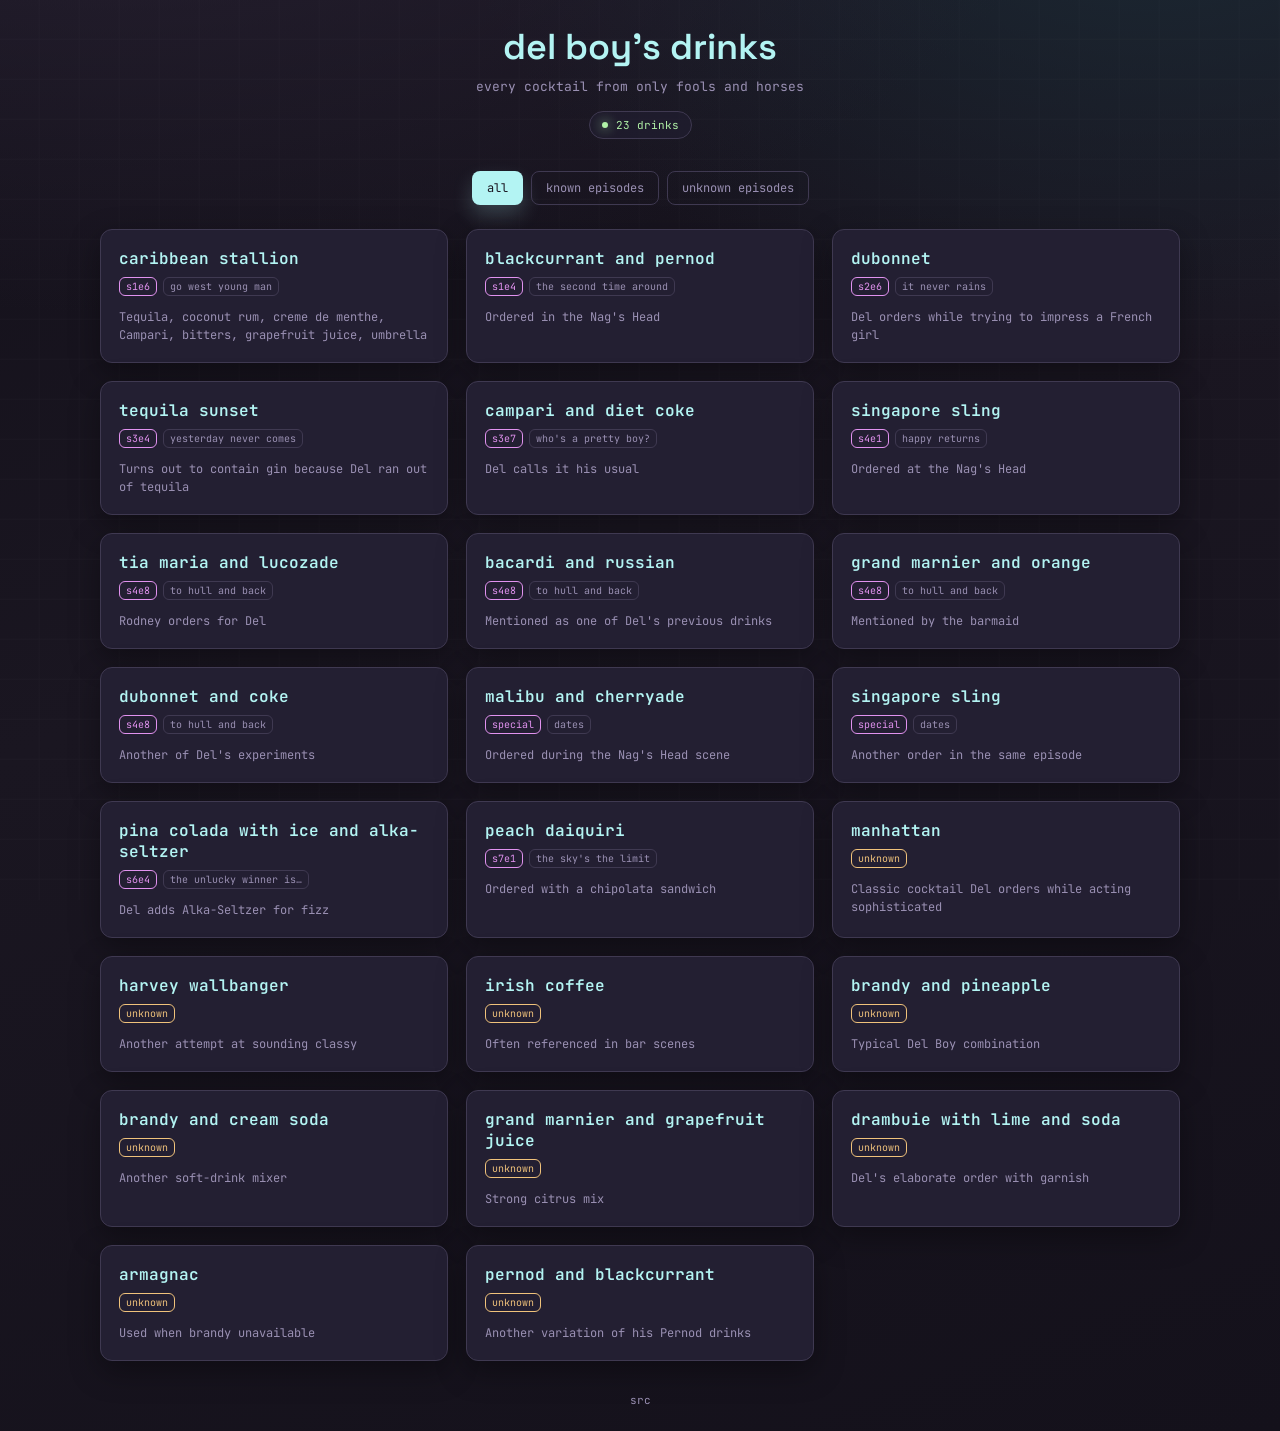
==== index.html @ efc520c2 "initial commit: del boy's drinks site" ====
<!DOCTYPE html>
<html lang="en">
<head>
  <meta charset="UTF-8">
  <meta name="viewport" content="width=device-width, initial-scale=1.0">
  <meta name="theme-color" content="#1a1621">
  <title>del boy's drinks</title>
  <link rel="icon" href="data:image/svg+xml;utf8,<svg xmlns='http://www.w3.org/2000/svg' width='256' height='256' viewBox='0 0 256 256'><rect width='256' height='256' fill='%231a1621'/><text x='128' y='155' text-anchor='middle' font-family='JetBrains%20Mono,monospace' font-size='96' font-weight='600' fill='%23b3f4f3'>🍸</text></svg>">
  <link rel="preconnect" href="https://fonts.googleapis.com">
  <link rel="preconnect" href="https://fonts.gstatic.com" crossorigin>
  <link href="https://fonts.googleapis.com/css2?family=JetBrains+Mono:wght@400;600&family=Space+Grotesk:wght@400;600&display=swap" rel="stylesheet">
  <link rel="stylesheet" href="style.css">
</head>
<body>
  <div class="shell">
    <header class="hero">
      <h1>del boy's drinks</h1>
      <p class="subtitle">every cocktail from only fools and horses</p>
      <div class="hero-tag">
        <span class="dot"></span>
        <span id="drink-count">23 drinks</span>
      </div>
    </header>

    <div class="filters">
      <button class="filter-btn active" data-filter="all">all</button>
      <button class="filter-btn" data-filter="known">known episodes</button>
      <button class="filter-btn" data-filter="unknown">unknown episodes</button>
    </div>

    <div id="drinks-grid"></div>

    <footer class="footer">
      <a href="https://github.com/deanyo/dellboy" target="_blank">src</a>
    </footer>
  </div>

  <script src="app.js"></script>
</body>
</html>
---- style.css ----
:root {
  --bg-0: #14111b;
  --bg-1: #1a1621;
  --bg-2: #231f32;
  --bg-3: #2a2540;
  --ink: #eee9fc;
  --muted: #9a90b3;
  --line: #3f3951;
  --accent: #b3f4f3;
  --accent-2: #e192ef;
  --accent-3: #b1f2a7;
  --warn: #f0c27b;
  --danger: #e965a5;
  --shadow: rgba(0, 0, 0, 0.35);
}

* {
  margin: 0;
  padding: 0;
  box-sizing: border-box;
}

body {
  font-family: "JetBrains Mono", "SF Mono", Consolas, monospace;
  background: radial-gradient(1000px 600px at 10% -20%, #2b2436, transparent),
    radial-gradient(700px 500px at 90% -10%, #1c2a35, transparent),
    linear-gradient(160deg, var(--bg-0), var(--bg-1) 40%, var(--bg-0));
  color: var(--ink);
  min-height: 100vh;
  padding: 24px;
}

body::before {
  content: "";
  position: fixed;
  inset: 0;
  background-image:
    linear-gradient(transparent 95%, rgba(255, 255, 255, 0.03)),
    linear-gradient(90deg, transparent 95%, rgba(255, 255, 255, 0.02));
  background-size: 40px 40px;
  pointer-events: none;
  opacity: 0.4;
  mix-blend-mode: screen;
}

.shell {
  max-width: 1080px;
  margin: 0 auto;
  position: relative;
  z-index: 1;
}

.hero {
  text-align: center;
  margin-bottom: 32px;
}

.hero h1 {
  font-family: "Space Grotesk", "JetBrains Mono", sans-serif;
  font-size: 36px;
  font-weight: 600;
  color: var(--accent);
  text-transform: lowercase;
  margin-bottom: 8px;
}

.subtitle {
  font-size: 13px;
  color: var(--muted);
  text-transform: lowercase;
  margin-bottom: 16px;
}

.hero-tag {
  display: inline-flex;
  align-items: center;
  gap: 8px;
  padding: 6px 12px;
  border-radius: 999px;
  border: 1px solid var(--line);
  color: var(--accent-3);
  font-size: 11px;
  text-transform: lowercase;
  background: rgba(34, 31, 50, 0.6);
}

.hero-tag .dot {
  width: 6px;
  height: 6px;
  border-radius: 50%;
  background: currentColor;
  box-shadow: 0 0 12px currentColor;
  animation: pulse 2s infinite;
}

@keyframes pulse {
  0%, 100% { opacity: 1; }
  50% { opacity: 0.7; }
}

.filters {
  display: flex;
  gap: 8px;
  justify-content: center;
  margin-bottom: 24px;
  flex-wrap: wrap;
}

.filter-btn {
  background: transparent;
  border: 1px solid var(--line);
  color: var(--muted);
  padding: 8px 14px;
  border-radius: 8px;
  font-size: 12px;
  font-family: inherit;
  cursor: pointer;
  text-transform: lowercase;
  transition: all 0.15s;
}

.filter-btn:hover {
  border-color: var(--accent);
  color: var(--accent);
}

.filter-btn.active {
  background: var(--accent);
  color: var(--bg-1);
  border-color: transparent;
  box-shadow: 0 10px 20px rgba(179, 244, 243, 0.2);
}

#drinks-grid {
  display: grid;
  grid-template-columns: repeat(auto-fill, minmax(320px, 1fr));
  gap: 18px;
  margin-bottom: 32px;
}

.drink-card {
  background: var(--bg-2);
  border: 1px solid var(--line);
  border-radius: 12px;
  padding: 18px;
  box-shadow: 0 10px 30px var(--shadow);
  animation: rise 0.6s ease both;
  transition: border-color 0.15s, transform 0.15s;
}

.drink-card:hover {
  border-color: var(--accent);
  transform: translateY(-2px);
}

@keyframes rise {
  from { opacity: 0; transform: translateY(10px); }
  to { opacity: 1; transform: translateY(0); }
}

.drink-name {
  font-size: 16px;
  font-weight: 600;
  color: var(--accent);
  margin-bottom: 8px;
  text-transform: lowercase;
}

.drink-meta {
  display: flex;
  gap: 6px;
  margin-bottom: 12px;
  flex-wrap: wrap;
}

.badge {
  padding: 2px 6px;
  border-radius: 6px;
  border: 1px solid var(--line);
  font-size: 10px;
  color: var(--muted);
  text-transform: lowercase;
}

.badge.season {
  color: var(--accent-2);
  border-color: var(--accent-2);
}

.badge.unknown {
  color: var(--warn);
  border-color: var(--warn);
}

.drink-notes {
  font-size: 12px;
  color: var(--muted);
  line-height: 1.5;
}

.footer {
  margin-top: 24px;
  text-align: center;
  font-size: 11px;
  color: var(--muted);
}

.footer a {
  color: var(--muted);
  text-decoration: none;
  transition: color 0.15s;
}

.footer a:hover {
  color: var(--accent);
}

@media (max-width: 640px) {
  body {
    padding: 16px;
  }

  .hero h1 {
    font-size: 28px;
  }

  #drinks-grid {
    grid-template-columns: 1fr;
  }
}
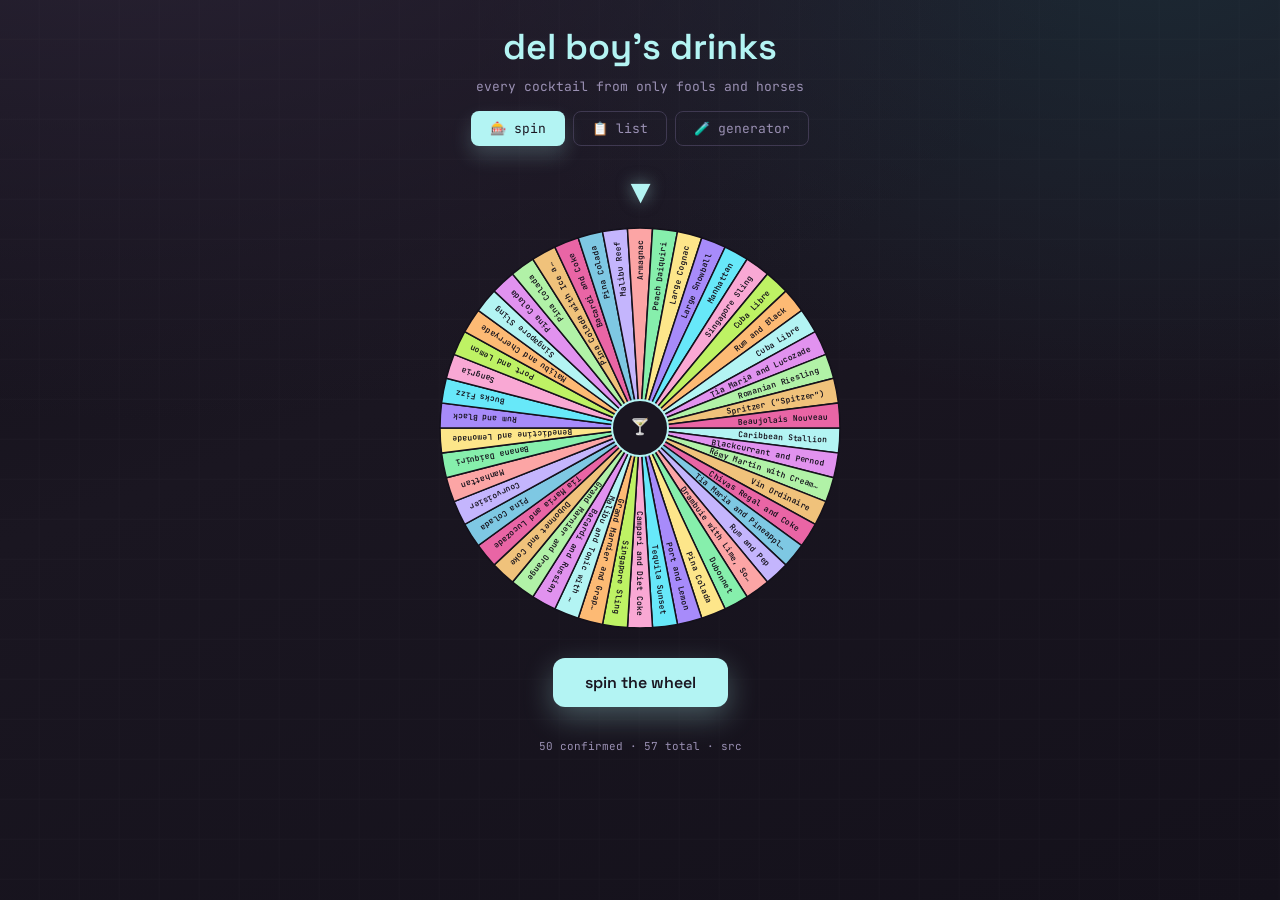
==== commit 12bf6f84: "Add Del Boy drink generator Pattern-based generator using 5 drink formulas extracted from scripts: 1" ====
--- a/index.html
+++ b/index.html
@@ -16,22 +16,28 @@
     <header class="hero">
       <h1>del boy's drinks</h1>
       <p class="subtitle">every cocktail from only fools and horses</p>
-      <div class="hero-tag">
-        <span class="dot"></span>
-        <span id="drink-count">23 drinks</span>
-      </div>
+      <nav class="nav-tabs">
+        <a href="index.html" class="nav-btn active">🎰 spin</a>
+        <a href="list.html" class="nav-btn">📋 list</a>
+        <a href="generator.html" class="nav-btn">🧪 generator</a>
+      </nav>
     </header>
 
-    <div class="filters">
-      <button class="filter-btn active" data-filter="all">all</button>
-      <button class="filter-btn" data-filter="known">known episodes</button>
-      <button class="filter-btn" data-filter="unknown">unknown episodes</button>
+    <div class="wheel-container">
+      <div class="wheel-pointer">▼</div>
+      <canvas id="wheel" width="420" height="420"></canvas>
+      <button id="spin-btn" class="spin-button">spin the wheel</button>
     </div>
 
-    <div id="drinks-grid"></div>
+    <div id="result" class="result hidden">
+      <div class="result-drink" id="result-drink"></div>
+      <div class="result-meta" id="result-meta"></div>
+      <div class="result-notes" id="result-notes"></div>
+      <div class="result-quote" id="result-quote"></div>
+    </div>
 
     <footer class="footer">
-      <a href="https://github.com/deanyo/dellboy" target="_blank">src</a>
+      <span id="drink-count"></span> · <a href="https://github.com/deanyo/dellboy" target="_blank">src</a>
     </footer>
   </div>
 
--- a/style.css
+++ b/style.css
@@ -14,11 +14,7 @@
   --shadow: rgba(0, 0, 0, 0.35);
 }
 
-* {
-  margin: 0;
-  padding: 0;
-  box-sizing: border-box;
-}
+* { margin: 0; padding: 0; box-sizing: border-box; }
 
 body {
   font-family: "JetBrains Mono", "SF Mono", Consolas, monospace;
@@ -43,188 +39,209 @@
   mix-blend-mode: screen;
 }
 
-.shell {
-  max-width: 1080px;
-  margin: 0 auto;
-  position: relative;
-  z-index: 1;
-}
-
-.hero {
-  text-align: center;
-  margin-bottom: 32px;
-}
+.shell { max-width: 1080px; margin: 0 auto; position: relative; z-index: 1; }
+
+.hero { text-align: center; margin-bottom: 32px; }
 
 .hero h1 {
   font-family: "Space Grotesk", "JetBrains Mono", sans-serif;
-  font-size: 36px;
-  font-weight: 600;
-  color: var(--accent);
-  text-transform: lowercase;
-  margin-bottom: 8px;
+  font-size: 36px; font-weight: 600; color: var(--accent);
+  text-transform: lowercase; margin-bottom: 8px;
 }
 
 .subtitle {
-  font-size: 13px;
-  color: var(--muted);
-  text-transform: lowercase;
-  margin-bottom: 16px;
+  font-size: 13px; color: var(--muted);
+  text-transform: lowercase; margin-bottom: 16px;
+}
+
+.nav-tabs {
+  display: flex; gap: 8px; justify-content: center; margin-bottom: 16px;
+}
+
+.nav-btn {
+  background: transparent; border: 1px solid var(--line);
+  color: var(--muted); padding: 8px 18px; border-radius: 8px;
+  font-size: 13px; font-family: inherit; cursor: pointer;
+  text-transform: lowercase; text-decoration: none; transition: all 0.15s;
+}
+
+.nav-btn:hover { border-color: var(--accent); color: var(--accent); }
+
+.nav-btn.active {
+  background: var(--accent); color: var(--bg-1);
+  border-color: transparent; box-shadow: 0 10px 20px rgba(179, 244, 243, 0.2);
 }
 
 .hero-tag {
-  display: inline-flex;
-  align-items: center;
-  gap: 8px;
-  padding: 6px 12px;
-  border-radius: 999px;
-  border: 1px solid var(--line);
-  color: var(--accent-3);
-  font-size: 11px;
-  text-transform: lowercase;
+  display: inline-flex; align-items: center; gap: 8px;
+  padding: 6px 12px; border-radius: 999px; border: 1px solid var(--line);
+  color: var(--accent-3); font-size: 11px; text-transform: lowercase;
   background: rgba(34, 31, 50, 0.6);
 }
 
 .hero-tag .dot {
-  width: 6px;
-  height: 6px;
-  border-radius: 50%;
-  background: currentColor;
-  box-shadow: 0 0 12px currentColor;
+  width: 6px; height: 6px; border-radius: 50%;
+  background: currentColor; box-shadow: 0 0 12px currentColor;
   animation: pulse 2s infinite;
 }
 
-@keyframes pulse {
-  0%, 100% { opacity: 1; }
-  50% { opacity: 0.7; }
-}
-
+@keyframes pulse { 0%, 100% { opacity: 1; } 50% { opacity: 0.7; } }
+
+/* Wheel */
+.wheel-container {
+  display: flex; flex-direction: column; align-items: center;
+  gap: 20px; margin-bottom: 32px; position: relative;
+}
+
+.wheel-pointer {
+  font-size: 32px; color: var(--accent); z-index: 2;
+  filter: drop-shadow(0 0 8px rgba(179, 244, 243, 0.5));
+  line-height: 1; margin-bottom: -12px;
+}
+
+#wheel { max-width: 100%; height: auto; }
+
+.spin-button {
+  background: var(--accent); color: var(--bg-1); border: none;
+  padding: 14px 32px; border-radius: 12px; font-size: 16px;
+  font-family: "Space Grotesk", sans-serif; font-weight: 600;
+  cursor: pointer; text-transform: lowercase;
+  box-shadow: 0 10px 30px rgba(179, 244, 243, 0.3);
+  transition: all 0.15s;
+}
+
+.spin-button:hover { transform: translateY(-2px); box-shadow: 0 14px 40px rgba(179, 244, 243, 0.4); }
+.spin-button:disabled { opacity: 0.5; cursor: not-allowed; transform: none; }
+
+.result {
+  text-align: center; padding: 28px; border-radius: 16px;
+  background: var(--bg-2); border: 1px solid var(--accent);
+  box-shadow: 0 0 40px rgba(179, 244, 243, 0.1);
+  margin-bottom: 32px; animation: rise 0.4s ease;
+}
+
+.result.hidden { display: none; }
+
+.result-drink {
+  font-family: "Space Grotesk", sans-serif;
+  font-size: 28px; font-weight: 600; color: var(--accent);
+  text-transform: lowercase; margin-bottom: 8px;
+}
+
+.result-meta {
+  display: flex; gap: 8px; justify-content: center;
+  flex-wrap: wrap; margin-bottom: 12px;
+}
+
+.result-notes { font-size: 13px; color: var(--muted); line-height: 1.6; margin-bottom: 8px; }
+
+.result-quote {
+  font-size: 11px; color: var(--accent-2);
+  font-style: italic; margin-top: 8px;
+}
+
+/* List page */
 .filters {
-  display: flex;
-  gap: 8px;
-  justify-content: center;
-  margin-bottom: 24px;
-  flex-wrap: wrap;
+  display: flex; gap: 8px; justify-content: center;
+  margin-bottom: 24px; flex-wrap: wrap;
 }
 
 .filter-btn {
-  background: transparent;
-  border: 1px solid var(--line);
-  color: var(--muted);
-  padding: 8px 14px;
-  border-radius: 8px;
-  font-size: 12px;
-  font-family: inherit;
-  cursor: pointer;
-  text-transform: lowercase;
-  transition: all 0.15s;
-}
-
-.filter-btn:hover {
-  border-color: var(--accent);
-  color: var(--accent);
-}
+  background: transparent; border: 1px solid var(--line);
+  color: var(--muted); padding: 8px 14px; border-radius: 8px;
+  font-size: 12px; font-family: inherit; cursor: pointer;
+  text-transform: lowercase; transition: all 0.15s;
+}
+
+.filter-btn:hover { border-color: var(--accent); color: var(--accent); }
 
 .filter-btn.active {
-  background: var(--accent);
-  color: var(--bg-1);
-  border-color: transparent;
-  box-shadow: 0 10px 20px rgba(179, 244, 243, 0.2);
+  background: var(--accent); color: var(--bg-1);
+  border-color: transparent; box-shadow: 0 10px 20px rgba(179, 244, 243, 0.2);
 }
 
 #drinks-grid {
-  display: grid;
-  grid-template-columns: repeat(auto-fill, minmax(320px, 1fr));
-  gap: 18px;
-  margin-bottom: 32px;
+  display: grid; grid-template-columns: repeat(auto-fill, minmax(320px, 1fr));
+  gap: 18px; margin-bottom: 32px;
 }
 
 .drink-card {
-  background: var(--bg-2);
-  border: 1px solid var(--line);
-  border-radius: 12px;
-  padding: 18px;
+  background: var(--bg-2); border: 1px solid var(--line);
+  border-radius: 12px; padding: 18px;
   box-shadow: 0 10px 30px var(--shadow);
-  animation: rise 0.6s ease both;
-  transition: border-color 0.15s, transform 0.15s;
-}
-
-.drink-card:hover {
-  border-color: var(--accent);
-  transform: translateY(-2px);
-}
-
-@keyframes rise {
-  from { opacity: 0; transform: translateY(10px); }
-  to { opacity: 1; transform: translateY(0); }
-}
+  animation: rise 0.6s ease both; transition: border-color 0.15s, transform 0.15s;
+}
+
+.drink-card:hover { border-color: var(--accent); transform: translateY(-2px); }
+
+@keyframes rise { from { opacity: 0; transform: translateY(10px); } to { opacity: 1; transform: translateY(0); } }
 
 .drink-name {
-  font-size: 16px;
-  font-weight: 600;
-  color: var(--accent);
-  margin-bottom: 8px;
-  text-transform: lowercase;
-}
-
-.drink-meta {
-  display: flex;
-  gap: 6px;
-  margin-bottom: 12px;
-  flex-wrap: wrap;
-}
+  font-size: 16px; font-weight: 600; color: var(--accent);
+  margin-bottom: 8px; text-transform: lowercase;
+}
+
+.drink-meta { display: flex; gap: 6px; margin-bottom: 12px; flex-wrap: wrap; }
 
 .badge {
-  padding: 2px 6px;
-  border-radius: 6px;
-  border: 1px solid var(--line);
-  font-size: 10px;
-  color: var(--muted);
-  text-transform: lowercase;
-}
-
-.badge.season {
-  color: var(--accent-2);
-  border-color: var(--accent-2);
-}
-
-.badge.unknown {
-  color: var(--warn);
-  border-color: var(--warn);
-}
-
-.drink-notes {
-  font-size: 12px;
-  color: var(--muted);
-  line-height: 1.5;
-}
-
-.footer {
-  margin-top: 24px;
-  text-align: center;
-  font-size: 11px;
-  color: var(--muted);
-}
-
-.footer a {
-  color: var(--muted);
-  text-decoration: none;
-  transition: color 0.15s;
-}
-
-.footer a:hover {
-  color: var(--accent);
+  padding: 2px 6px; border-radius: 6px; border: 1px solid var(--line);
+  font-size: 10px; color: var(--muted); text-transform: lowercase;
+}
+
+.badge.season { color: var(--accent-2); border-color: var(--accent-2); }
+
+.badge.unconfirmed { color: var(--warn); border-color: var(--warn); }
+
+.drink-card.community { opacity: 0.7; border-style: dashed; }
+.drink-card.community:hover { opacity: 1; }
+
+.drink-notes { font-size: 12px; color: var(--muted); line-height: 1.5; }
+
+.footer { margin-top: 24px; text-align: center; font-size: 11px; color: var(--muted); }
+.footer a { color: var(--muted); text-decoration: none; transition: color 0.15s; }
+.footer a:hover { color: var(--accent); }
+
+/* Generator */
+.generator-container {
+  display: flex; flex-direction: column; align-items: center; gap: 24px; margin-bottom: 32px;
+}
+
+.gen-card {
+  text-align: center; padding: 32px; border-radius: 16px;
+  background: var(--bg-2); border: 1px solid var(--line);
+  box-shadow: 0 10px 30px var(--shadow); width: 100%; max-width: 520px;
+  transition: border-color 0.3s, box-shadow 0.3s;
+}
+
+.gen-card.gen-active { border-color: var(--accent); box-shadow: 0 0 40px rgba(179, 244, 243, 0.15); }
+
+.gen-drink {
+  font-family: "Space Grotesk", sans-serif;
+  font-size: 26px; font-weight: 600; color: var(--accent);
+  text-transform: lowercase; margin-bottom: 12px; line-height: 1.3;
+}
+
+.gen-desc { font-size: 13px; color: var(--muted); line-height: 1.6; margin-bottom: 12px; }
+
+.gen-quote { font-size: 12px; color: var(--accent-2); font-style: italic; }
+
+.gen-history { max-width: 520px; margin: 0 auto; }
+
+.gen-history-title {
+  font-size: 11px; color: var(--muted); text-transform: lowercase;
+  margin-bottom: 8px; text-align: center;
+}
+
+.gen-history-item {
+  padding: 8px 14px; border-radius: 8px; border: 1px solid var(--line);
+  font-size: 12px; color: var(--muted); margin-bottom: 6px;
+  text-transform: lowercase; background: var(--bg-2);
 }
 
 @media (max-width: 640px) {
-  body {
-    padding: 16px;
-  }
-
-  .hero h1 {
-    font-size: 28px;
-  }
-
-  #drinks-grid {
-    grid-template-columns: 1fr;
-  }
-}
+  body { padding: 16px; }
+  .hero h1 { font-size: 28px; }
+  #drinks-grid { grid-template-columns: 1fr; }
+  #wheel { width: 300px; height: 300px; }
+  .result-drink { font-size: 22px; }
+}
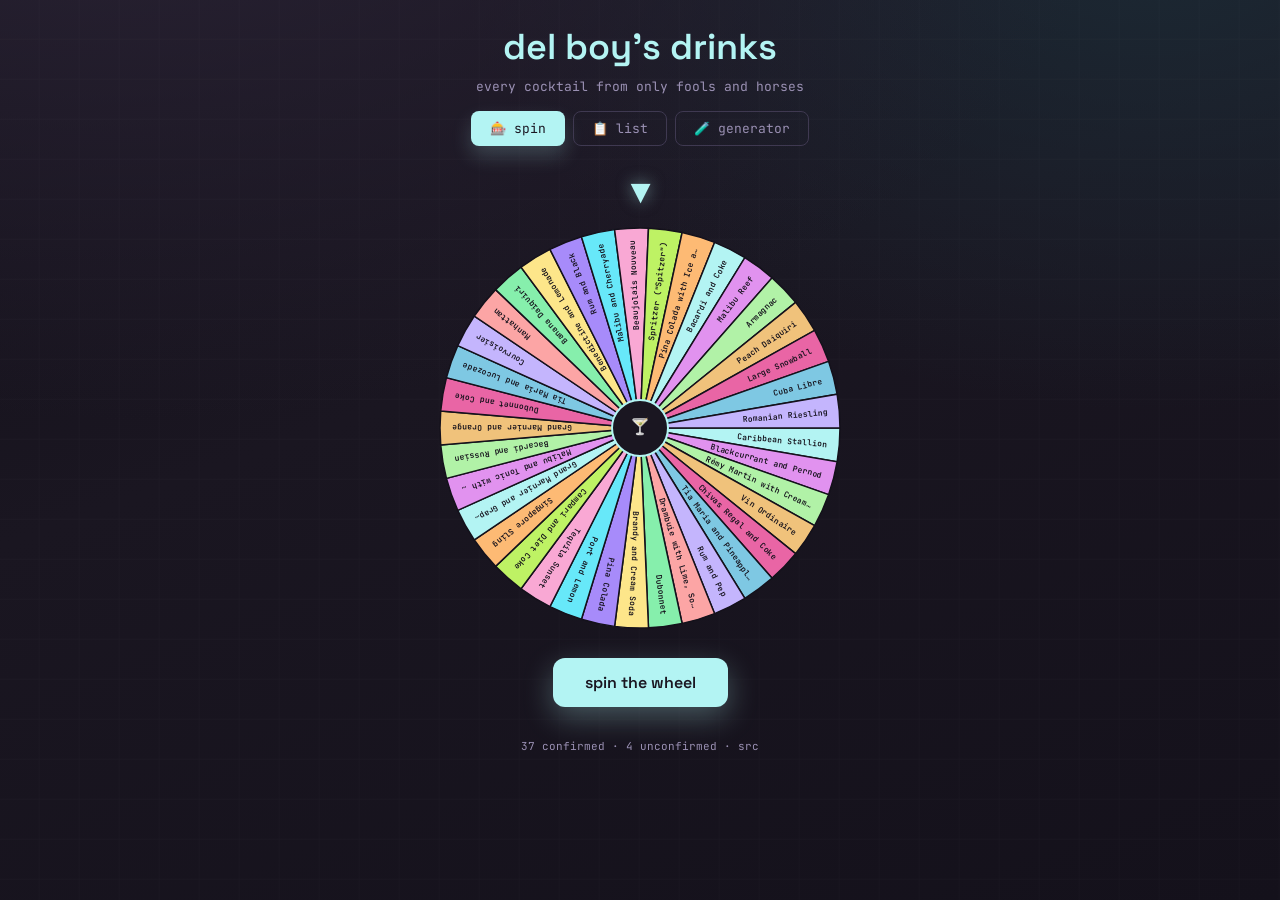
==== commit 9372da0e: "Overlay result card on wheel instead of below it" ====
--- a/index.html
+++ b/index.html
@@ -26,14 +26,13 @@
     <div class="wheel-container">
       <div class="wheel-pointer">▼</div>
       <canvas id="wheel" width="420" height="420"></canvas>
+      <div id="result" class="result hidden">
+        <div class="result-drink" id="result-drink"></div>
+        <div class="result-meta" id="result-meta"></div>
+        <div class="result-notes" id="result-notes"></div>
+        <div class="result-quote" id="result-quote"></div>
+      </div>
       <button id="spin-btn" class="spin-button">spin the wheel</button>
-    </div>
-
-    <div id="result" class="result hidden">
-      <div class="result-drink" id="result-drink"></div>
-      <div class="result-meta" id="result-meta"></div>
-      <div class="result-notes" id="result-notes"></div>
-      <div class="result-quote" id="result-quote"></div>
     </div>
 
     <footer class="footer">
--- a/style.css
+++ b/style.css
@@ -114,10 +114,12 @@
 .spin-button:disabled { opacity: 0.5; cursor: not-allowed; transform: none; }
 
 .result {
+  position: absolute; top: 50%; left: 50%; transform: translate(-50%, -50%);
+  z-index: 10; width: 85%; max-width: 380px;
   text-align: center; padding: 28px; border-radius: 16px;
-  background: var(--bg-2); border: 1px solid var(--accent);
-  box-shadow: 0 0 40px rgba(179, 244, 243, 0.1);
-  margin-bottom: 32px; animation: rise 0.4s ease;
+  background: rgba(26, 22, 33, 0.95); border: 1px solid var(--accent);
+  box-shadow: 0 0 60px rgba(179, 244, 243, 0.2);
+  backdrop-filter: blur(8px); animation: rise 0.4s ease;
 }
 
 .result.hidden { display: none; }
@@ -225,7 +227,7 @@
 
 .gen-quote { font-size: 12px; color: var(--accent-2); font-style: italic; }
 
-.gen-history { max-width: 520px; margin: 0 auto; }
+.gen-history { max-width: 520px; margin: 0 auto; text-align: center; }
 
 .gen-history-title {
   font-size: 11px; color: var(--muted); text-transform: lowercase;
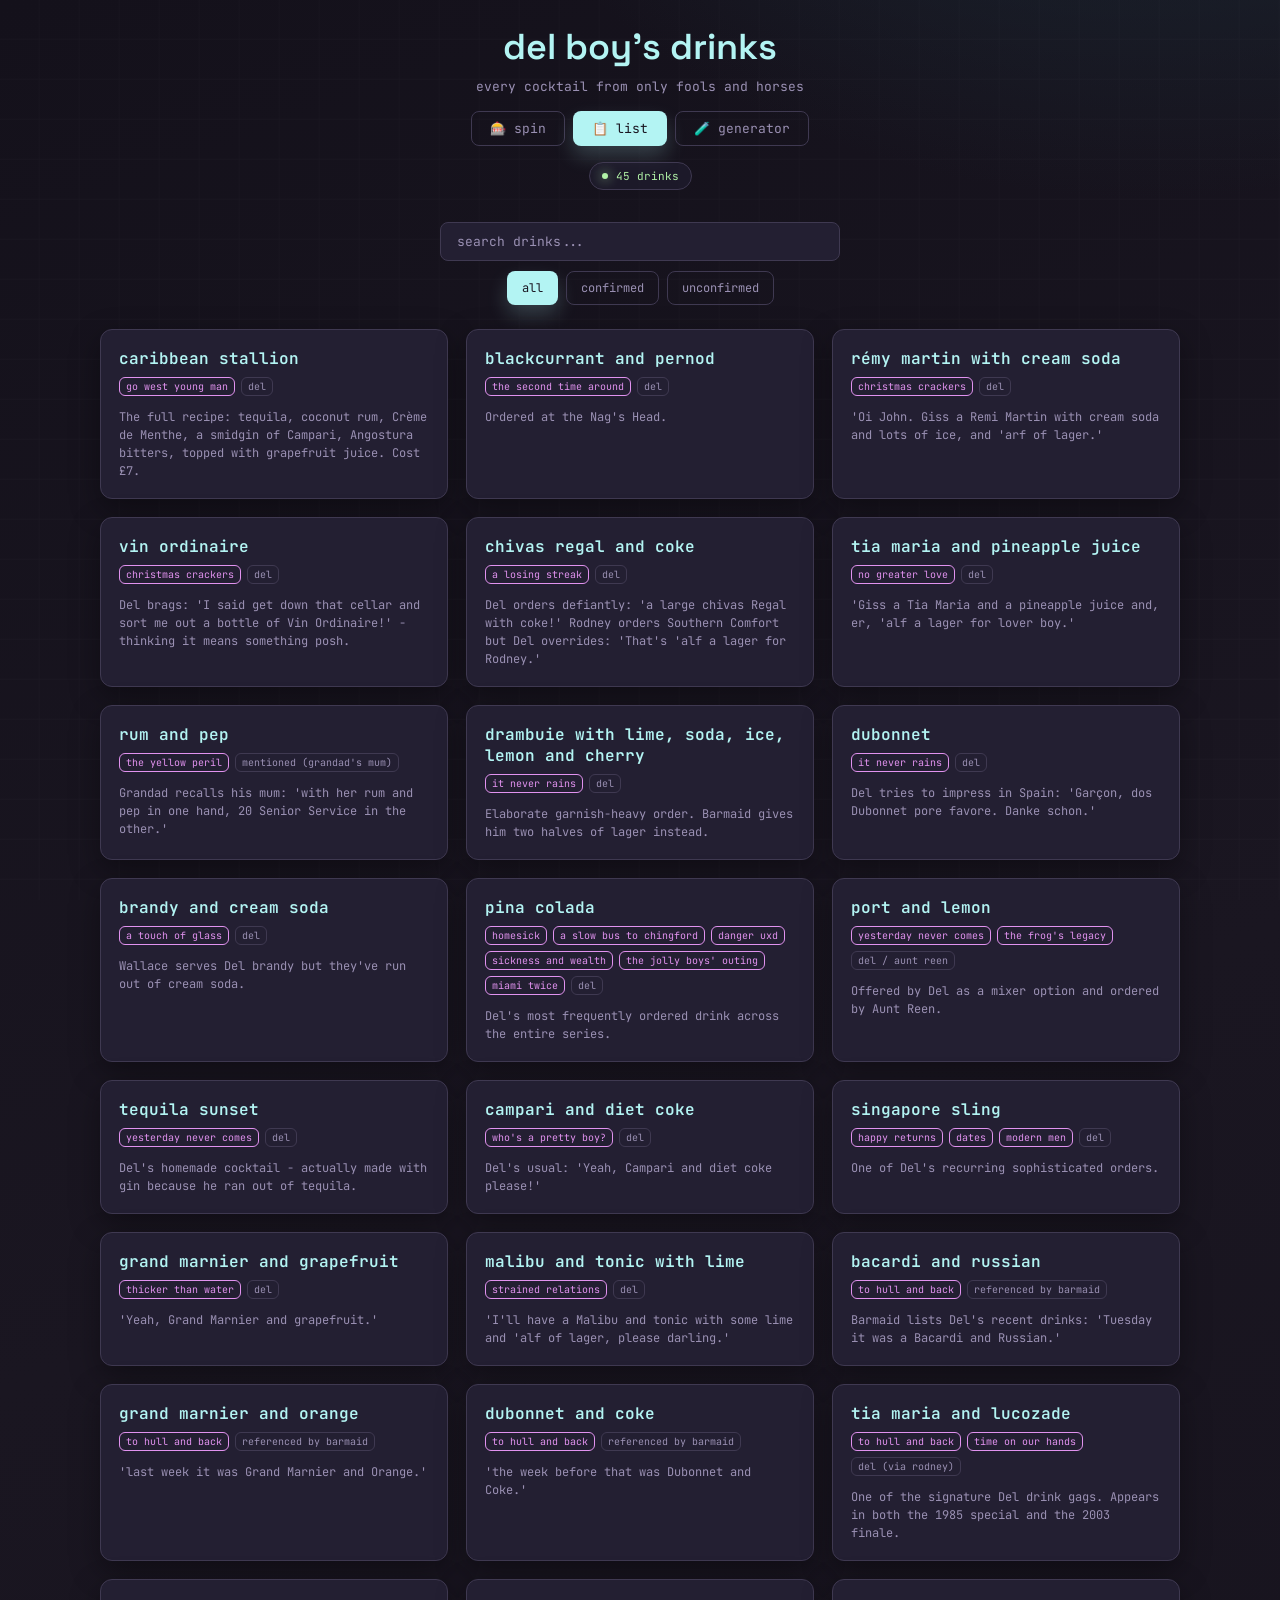
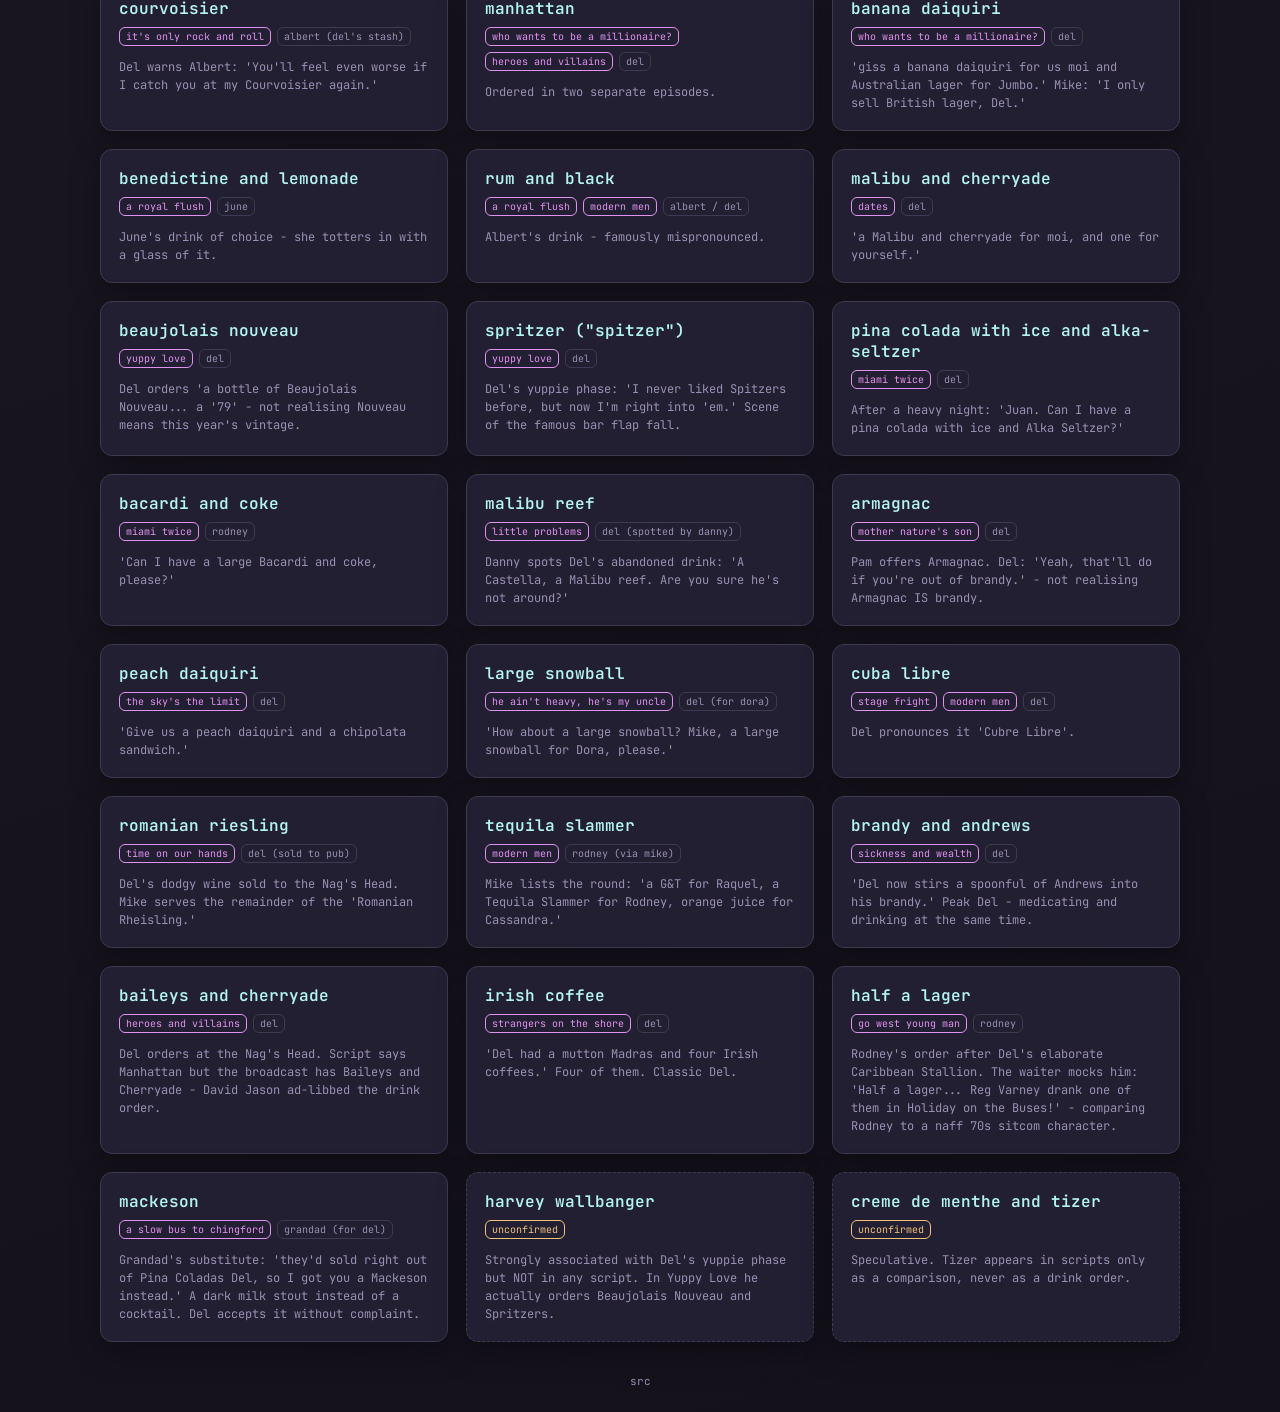
==== commit 1a4e8838: "Make list the homepage, wheel moves to wheel.html" ====
--- a/index.html
+++ b/index.html
@@ -4,7 +4,7 @@
   <meta charset="UTF-8">
   <meta name="viewport" content="width=device-width, initial-scale=1.0">
   <meta name="theme-color" content="#1a1621">
-  <title>del boy's drinks</title>
+  <title>del boy's drinks - list</title>
   <link rel="icon" href="data:image/svg+xml;utf8,<svg xmlns='http://www.w3.org/2000/svg' width='256' height='256' viewBox='0 0 256 256'><rect width='256' height='256' fill='%231a1621'/><text x='128' y='155' text-anchor='middle' font-family='JetBrains%20Mono,monospace' font-size='96' font-weight='600' fill='%23b3f4f3'>🍸</text></svg>">
   <link rel="preconnect" href="https://fonts.googleapis.com">
   <link rel="preconnect" href="https://fonts.gstatic.com" crossorigin>
@@ -17,26 +17,29 @@
       <h1>del boy's drinks</h1>
       <p class="subtitle">every cocktail from only fools and horses</p>
       <nav class="nav-tabs">
-        <a href="index.html" class="nav-btn active">🎰 spin</a>
-        <a href="list.html" class="nav-btn">📋 list</a>
+        <a href="wheel.html" class="nav-btn">🎰 spin</a>
+        <a href="index.html" class="nav-btn active">📋 list</a>
         <a href="generator.html" class="nav-btn">🧪 generator</a>
       </nav>
+      <div class="hero-tag">
+        <span class="dot"></span>
+        <span id="drink-count"></span>
+      </div>
     </header>
 
-    <div class="wheel-container">
-      <div class="wheel-pointer">▼</div>
-      <canvas id="wheel" width="420" height="420"></canvas>
-      <div id="result" class="result hidden">
-        <div class="result-drink" id="result-drink"></div>
-        <div class="result-meta" id="result-meta"></div>
-        <div class="result-notes" id="result-notes"></div>
-        <div class="result-quote" id="result-quote"></div>
+    <div class="filters">
+      <input type="text" id="search" class="search-input" placeholder="search drinks...">
+      <div class="filter-btns">
+        <button class="filter-btn active" data-filter="all">all</button>
+        <button class="filter-btn" data-filter="confirmed">confirmed</button>
+        <button class="filter-btn" data-filter="community">unconfirmed</button>
       </div>
-      <button id="spin-btn" class="spin-button">spin the wheel</button>
     </div>
 
+    <div id="drinks-grid"></div>
+
     <footer class="footer">
-      <span id="drink-count"></span> · <a href="https://github.com/deanyo/dellboy" target="_blank">src</a>
+      <a href="https://github.com/deanyo/dellboy" target="_blank">src</a>
     </footer>
   </div>
 
--- a/style.css
+++ b/style.css
@@ -119,7 +119,7 @@
   text-align: center; padding: 28px; border-radius: 16px;
   background: rgba(26, 22, 33, 0.95); border: 1px solid var(--accent);
   box-shadow: 0 0 60px rgba(179, 244, 243, 0.2);
-  backdrop-filter: blur(8px); animation: rise 0.4s ease;
+  backdrop-filter: blur(8px); animation: fadeIn 0.3s ease;
 }
 
 .result.hidden { display: none; }
@@ -144,9 +144,21 @@
 
 /* List page */
 .filters {
-  display: flex; gap: 8px; justify-content: center;
-  margin-bottom: 24px; flex-wrap: wrap;
-}
+  display: flex; flex-direction: column; gap: 10px; align-items: center;
+  margin-bottom: 24px;
+}
+
+.filter-btns { display: flex; gap: 8px; flex-wrap: wrap; justify-content: center; }
+
+.search-input {
+  background: var(--bg-2); border: 1px solid var(--line); color: var(--ink);
+  padding: 10px 16px; border-radius: 8px; font-size: 13px; font-family: inherit;
+  width: 100%; max-width: 400px; text-transform: lowercase;
+  transition: border-color 0.15s; outline: none;
+}
+
+.search-input:focus { border-color: var(--accent); }
+.search-input::placeholder { color: var(--muted); }
 
 .filter-btn {
   background: transparent; border: 1px solid var(--line);
@@ -177,6 +189,8 @@
 .drink-card:hover { border-color: var(--accent); transform: translateY(-2px); }
 
 @keyframes rise { from { opacity: 0; transform: translateY(10px); } to { opacity: 1; transform: translateY(0); } }
+
+@keyframes fadeIn { from { opacity: 0; } to { opacity: 1; } }
 
 .drink-name {
   font-size: 16px; font-weight: 600; color: var(--accent);
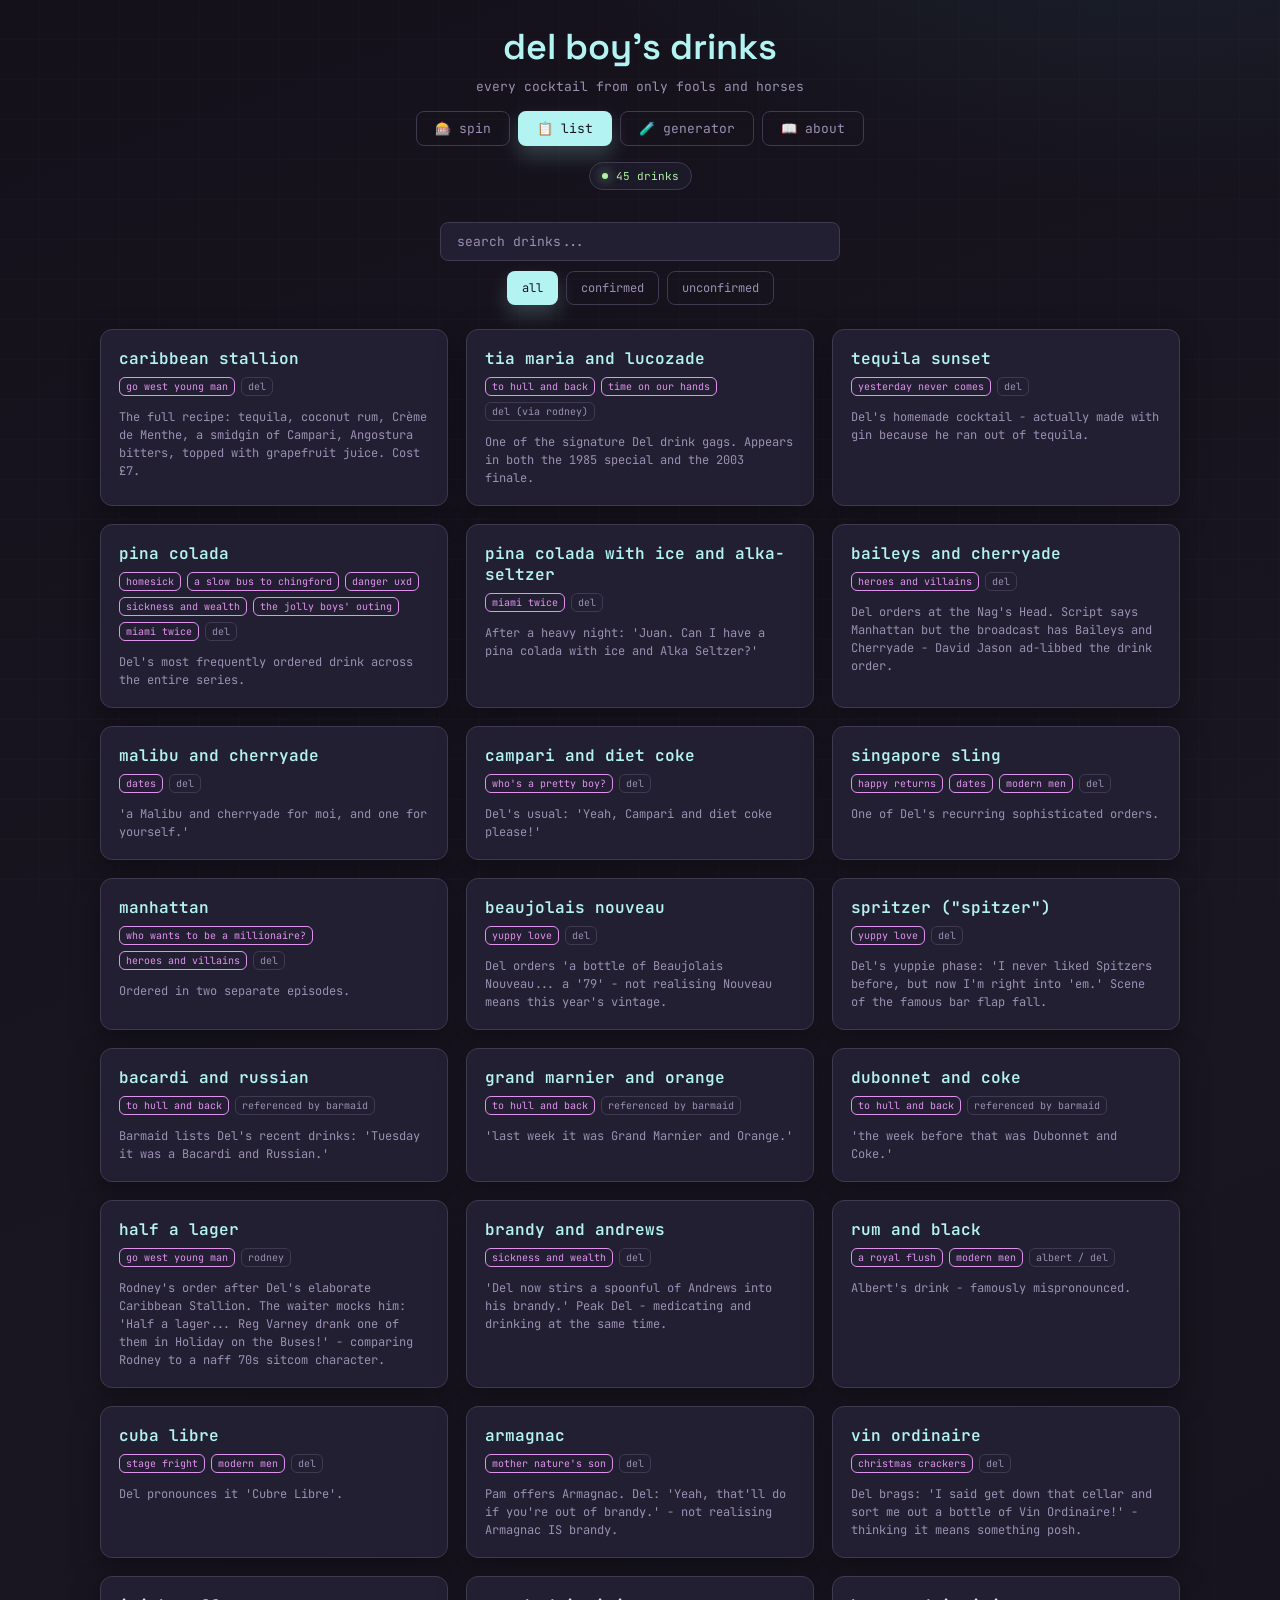
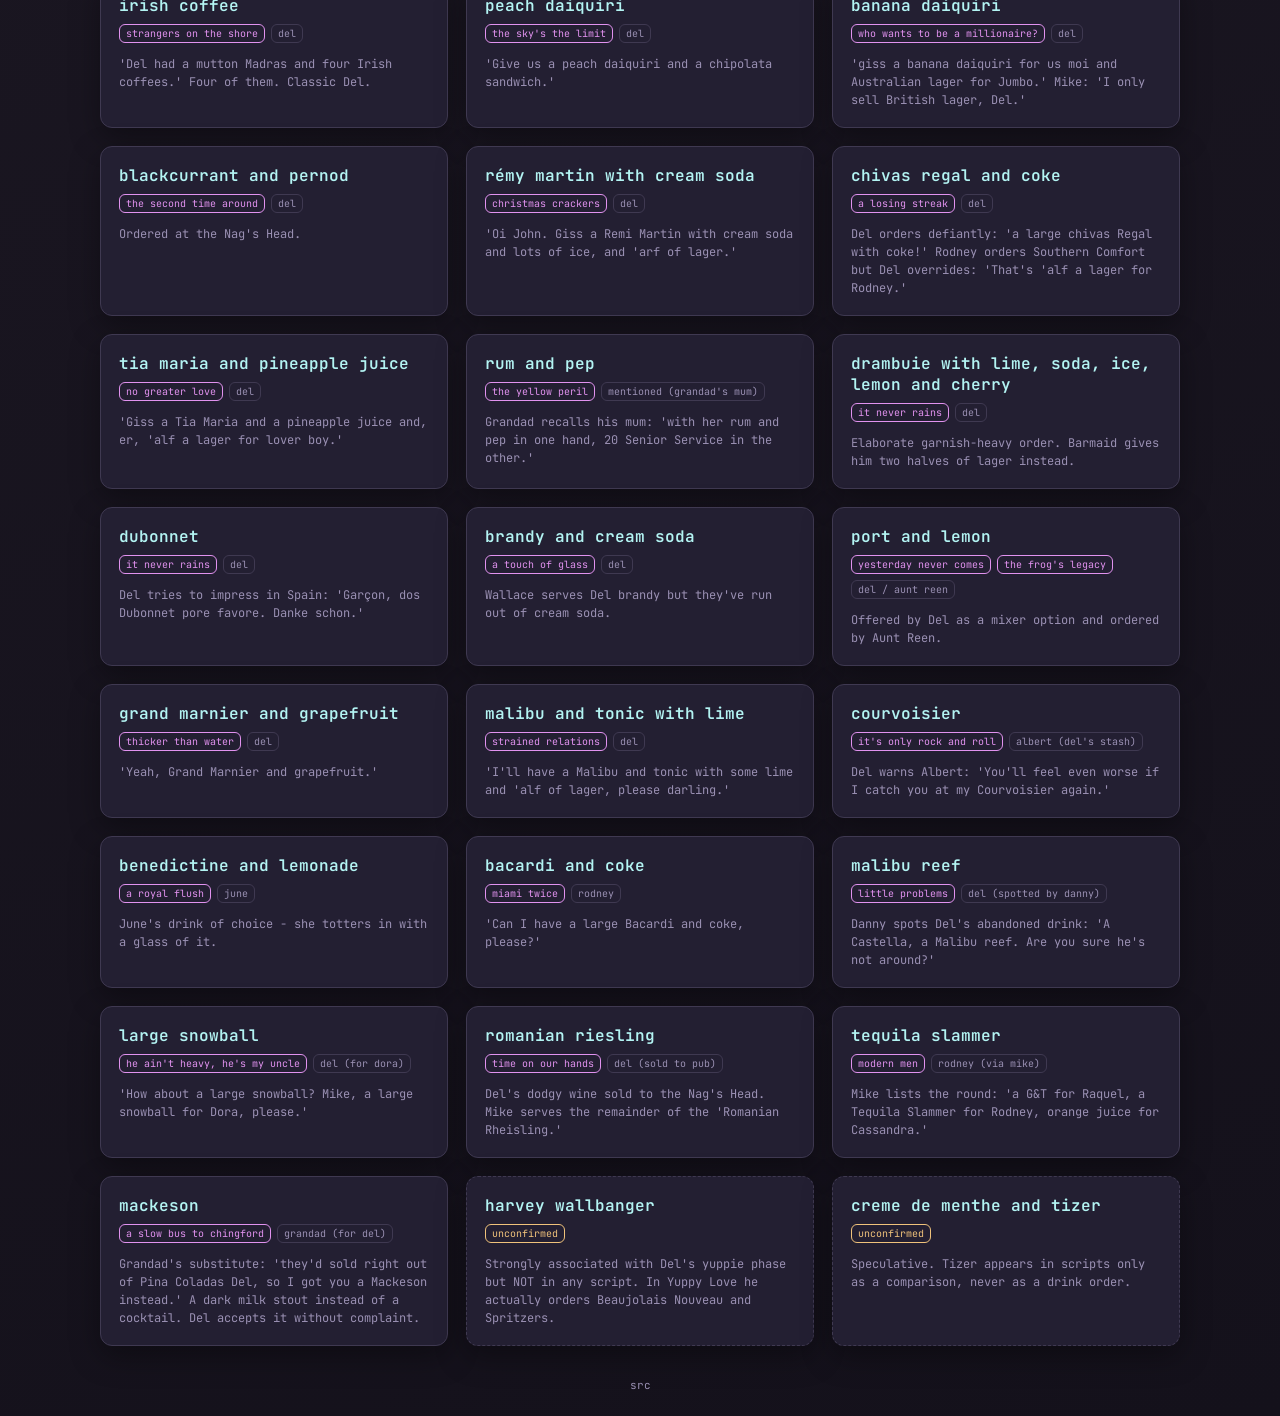
==== commit a6f458b7: "Add about/methodology page Explains: why the site exists, how entries were verified, why scripts dif" ====
--- a/index.html
+++ b/index.html
@@ -20,6 +20,7 @@
         <a href="wheel.html" class="nav-btn">🎰 spin</a>
         <a href="index.html" class="nav-btn active">📋 list</a>
         <a href="generator.html" class="nav-btn">🧪 generator</a>
+              <a href="about.html" class="nav-btn">📖 about</a>
       </nav>
       <div class="hero-tag">
         <span class="dot"></span>
--- a/style.css
+++ b/style.css
@@ -217,6 +217,34 @@
 .footer a { color: var(--muted); text-decoration: none; transition: color 0.15s; }
 .footer a:hover { color: var(--accent); }
 
+/* About */
+.about-content { max-width: 640px; margin: 0 auto; }
+
+.about-section { margin-bottom: 32px; }
+
+.about-heading {
+  font-family: "Space Grotesk", sans-serif;
+  font-size: 18px; font-weight: 600; color: var(--accent);
+  text-transform: lowercase; margin-bottom: 12px;
+}
+
+.about-content p {
+  font-size: 13px; color: var(--muted); line-height: 1.7; margin-bottom: 10px;
+}
+
+.about-content em { color: var(--ink); font-style: normal; }
+
+.about-list { display: flex; flex-direction: column; gap: 8px; margin: 12px 0; }
+
+.about-list-item {
+  font-size: 12px; color: var(--muted); line-height: 1.6;
+  padding: 10px 14px; border-radius: 8px; border: 1px solid var(--line);
+  background: var(--bg-2);
+}
+
+.about-link { color: var(--accent); text-decoration: none; }
+.about-link:hover { text-decoration: underline; }
+
 /* Generator */
 .generator-container {
   display: flex; flex-direction: column; align-items: center; gap: 24px; margin-bottom: 32px;
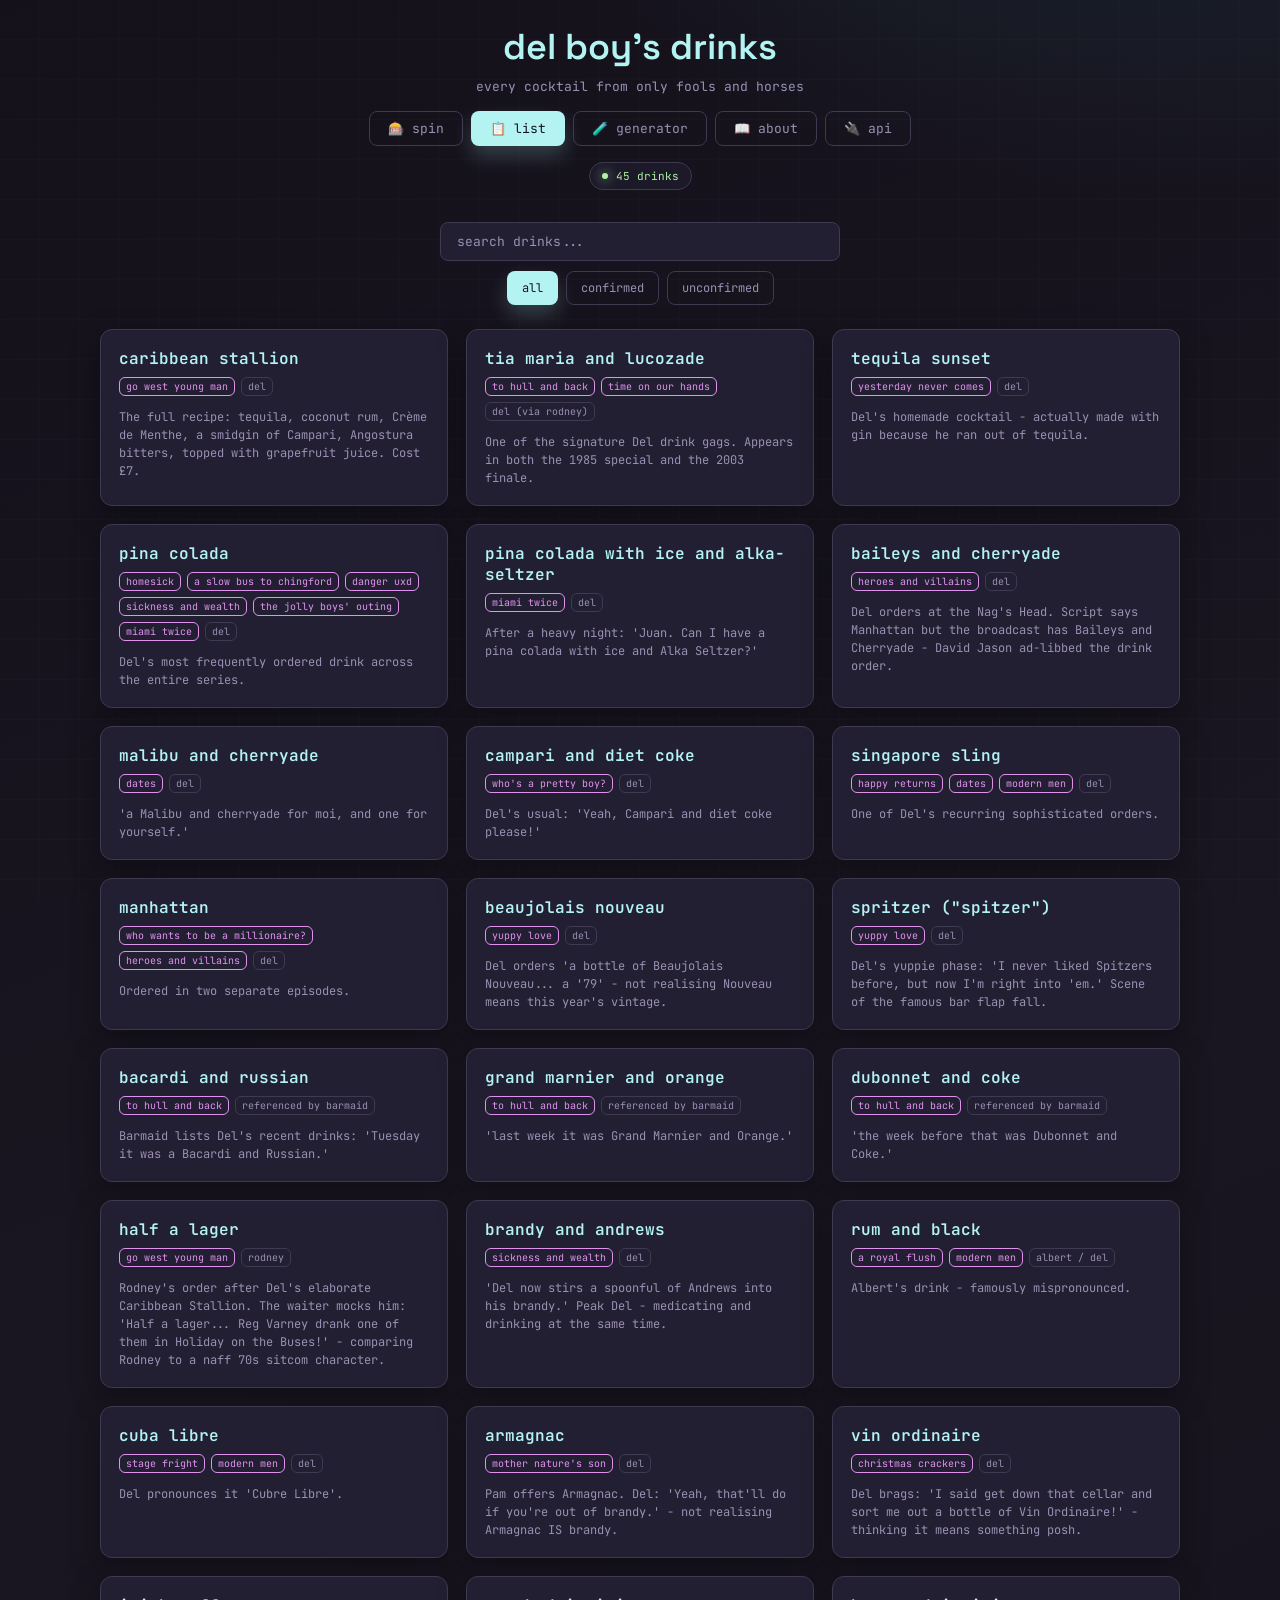
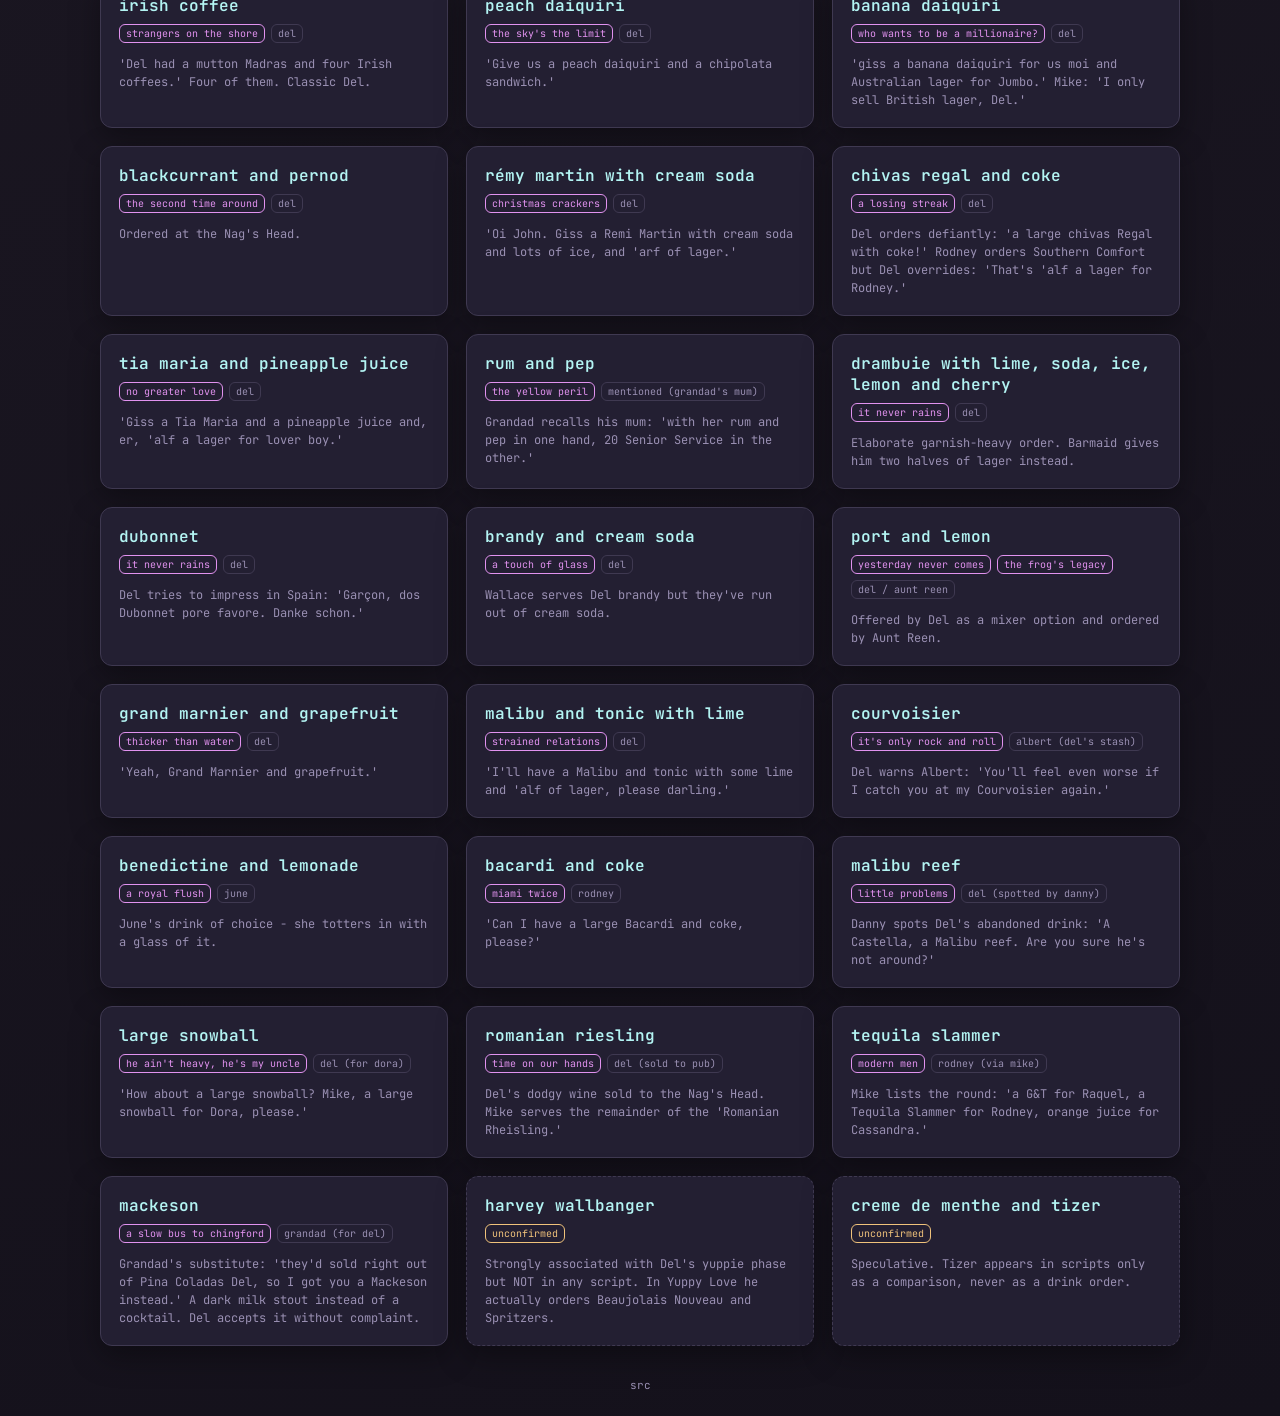
==== commit 9525a9f0: "Add API nav button to all pages, contact email on about page" ====
--- a/index.html
+++ b/index.html
@@ -21,6 +21,7 @@
         <a href="index.html" class="nav-btn active">📋 list</a>
         <a href="generator.html" class="nav-btn">🧪 generator</a>
               <a href="about.html" class="nav-btn">📖 about</a>
+        <a href="api.json" class="nav-btn">🔌 api</a>
       </nav>
       <div class="hero-tag">
         <span class="dot"></span>
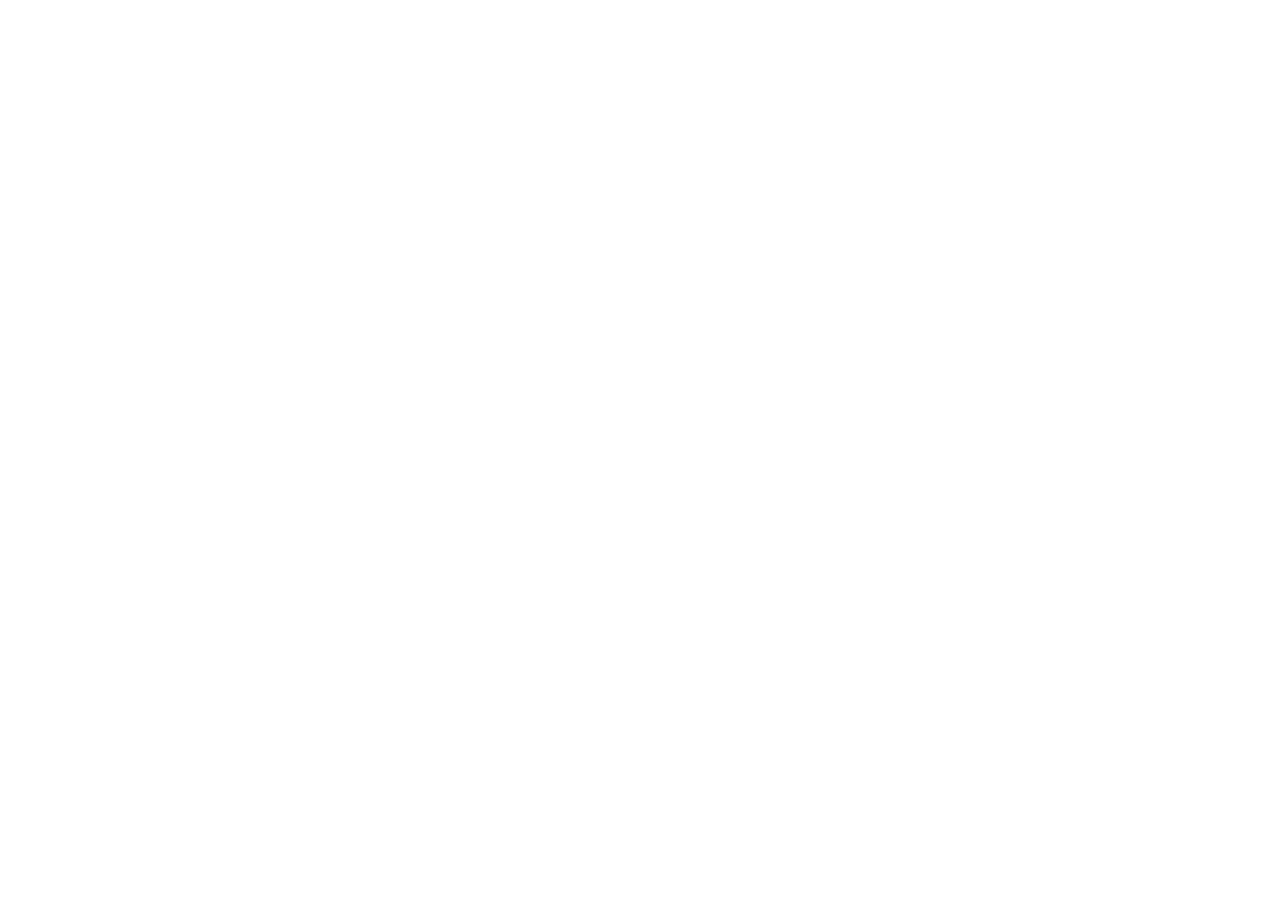
==== commit 00914352: "Add redirects to new repo (deanyo/delboy) All pages now redirect to dnyo.co.uk/delboy/ Old URL: dnyo" ====
--- a/index.html
+++ b/index.html
@@ -1,50 +1,11 @@
 <!DOCTYPE html>
-<html lang="en">
+<html>
 <head>
-  <meta charset="UTF-8">
-  <meta name="viewport" content="width=device-width, initial-scale=1.0">
-  <meta name="theme-color" content="#1a1621">
-  <title>del boy's drinks - list</title>
-  <link rel="icon" href="data:image/svg+xml;utf8,<svg xmlns='http://www.w3.org/2000/svg' width='256' height='256' viewBox='0 0 256 256'><rect width='256' height='256' fill='%231a1621'/><text x='128' y='155' text-anchor='middle' font-family='JetBrains%20Mono,monospace' font-size='96' font-weight='600' fill='%23b3f4f3'>🍸</text></svg>">
-  <link rel="preconnect" href="https://fonts.googleapis.com">
-  <link rel="preconnect" href="https://fonts.gstatic.com" crossorigin>
-  <link href="https://fonts.googleapis.com/css2?family=JetBrains+Mono:wght@400;600&family=Space+Grotesk:wght@400;600&display=swap" rel="stylesheet">
-  <link rel="stylesheet" href="style.css">
+  <meta http-equiv="refresh" content="0; url=https://dnyo.co.uk/delboy/">
+  <link rel="canonical" href="https://dnyo.co.uk/delboy/">
+  <title>Redirecting...</title>
 </head>
 <body>
-  <div class="shell">
-    <header class="hero">
-      <h1>del boy's drinks</h1>
-      <p class="subtitle">every cocktail from only fools and horses</p>
-      <nav class="nav-tabs">
-        <a href="wheel.html" class="nav-btn">🎰 spin</a>
-        <a href="index.html" class="nav-btn active">📋 list</a>
-        <a href="generator.html" class="nav-btn">🧪 generator</a>
-              <a href="about.html" class="nav-btn">📖 about</a>
-        <a href="api.json" class="nav-btn">🔌 api</a>
-      </nav>
-      <div class="hero-tag">
-        <span class="dot"></span>
-        <span id="drink-count"></span>
-      </div>
-    </header>
-
-    <div class="filters">
-      <input type="text" id="search" class="search-input" placeholder="search drinks...">
-      <div class="filter-btns">
-        <button class="filter-btn active" data-filter="all">all</button>
-        <button class="filter-btn" data-filter="confirmed">confirmed</button>
-        <button class="filter-btn" data-filter="community">unconfirmed</button>
-      </div>
-    </div>
-
-    <div id="drinks-grid"></div>
-
-    <footer class="footer">
-      <a href="https://github.com/deanyo/dellboy" target="_blank">src</a>
-    </footer>
-  </div>
-
-  <script src="app.js"></script>
+  <p>Moved to <a href="https://dnyo.co.uk/delboy/">dnyo.co.uk/delboy/</a></p>
 </body>
 </html>
